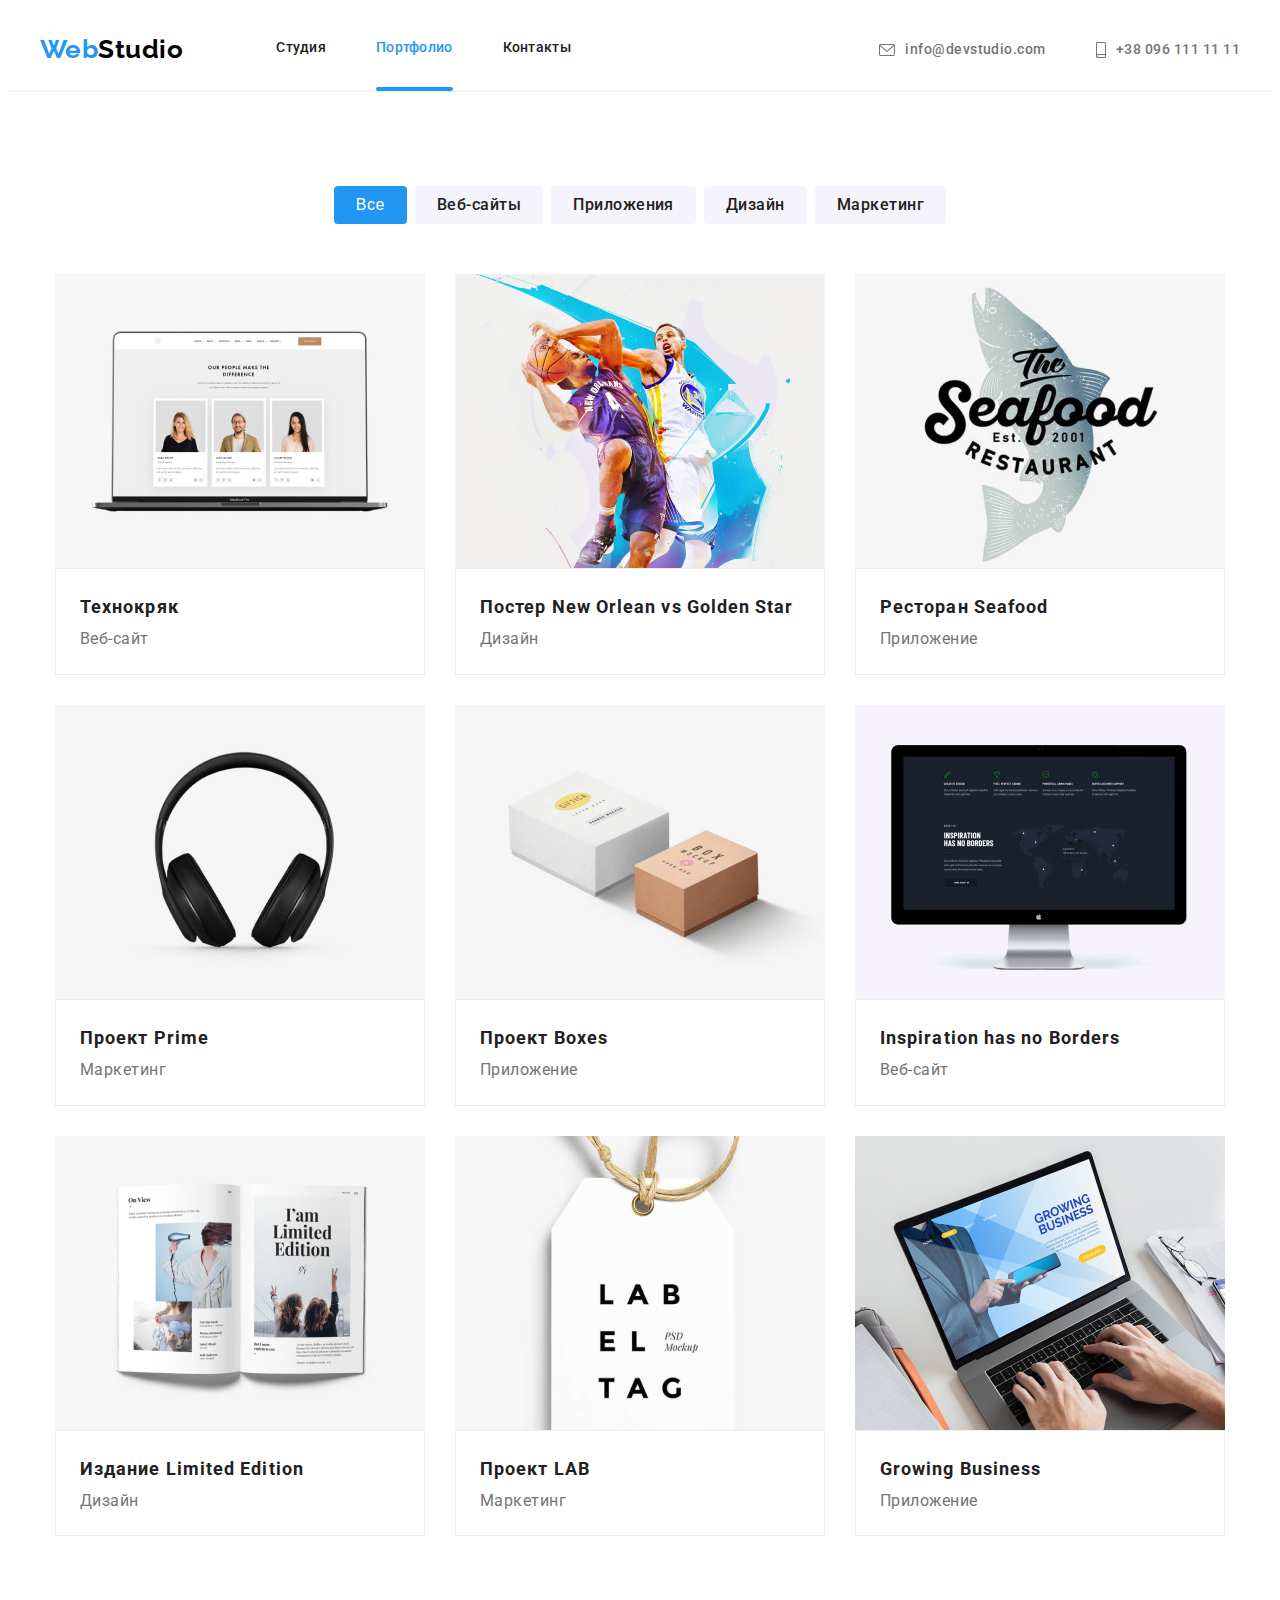
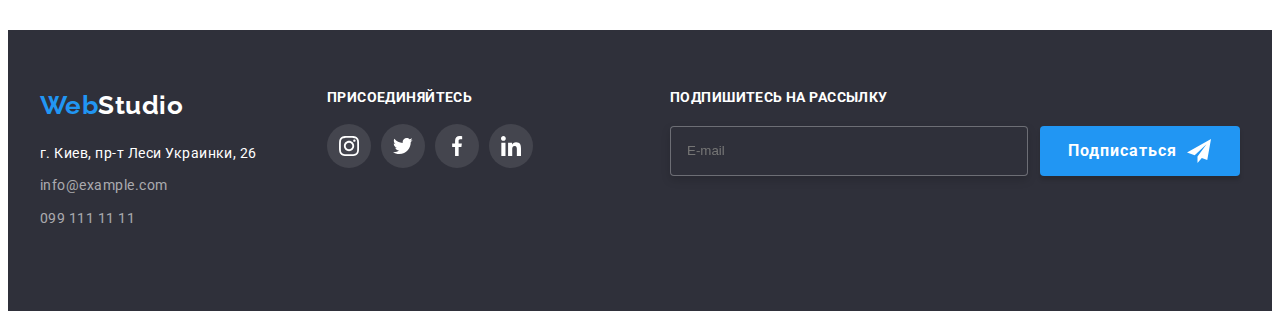
==== portfolio.html @ 02ab339e "team-card-contact" ====
<!DOCTYPE html>
<html lang="en">

<head>
    <meta charset="UTF-8">
    <meta http-equiv="X-UA-Compatible" content="IE=edge">
    <meta name="viewport" content="width=device-width, initial-scale=1.0">
    <title>Document</title>
    <link rel="preconnect" href="https://fonts.googleapis.com">
    <link rel="preconnect" href="https://fonts.gstatic.com" crossorigin>
    <link rel="preconnect" href="https://fonts.googleapis.com">
    <link rel="preconnect" href="https://fonts.gstatic.com" crossorigin>
    <link href="https://fonts.googleapis.com/css2?family=Raleway:wght@700&family=Roboto:wght@400;500;700;900&display=swap"
        rel="stylesheet">
    <link rel="preconnect" href="https://fonts.googleapis.com"> 
    <link rel="preconnect" href="https://fonts.gstatic.com" crossorigin>
    <link rel="stylesheet" href="https://cdnjs.cloudflare.com/ajax/libs/modern-normalize/1.1.0/modern-normalize.min.css"
        integrity="sha512-wpPYUAdjBVSE4KJnH1VR1HeZfpl1ub8YT/NKx4PuQ5NmX2tKuGu6U/JRp5y+Y8XG2tV+wKQpNHVUX03MfMFn9Q=="
        crossorigin="anonymous" referrerpolicy="no-referrer" />
    <link rel="stylesheet" href="./css/main.min.css" />
    <link rel="stylesheet" href="./css/styles.css">
</head>


<body>
    <header class="page-header">
        <div class="container page-header-container">
            <nav class="page-header-navigation">
    
                <a href="" class="logo">Web<span class="studio">Studio</span></a>
    
                <ul class="site-nav list">
                    <li class="item"><a href="index.html" class="link">Студия</a></li>
                    <li class="item current"><a href="./portfolio.html" class="link1">Портфолио</a></li>
                    <li class="item"><a href="" class="link">Контакты</a></li>
    
                </ul>
            </nav>
            <ul class="auth-nav list">
                <li class="item"><a class="contact-item-link link" href="mailto:info@devstudio.com"><svg class="icon-mail">
                            <use href="./images/sprite.svg#icon-mail"></use>
                        </svg>info@devstudio.com
                    </a></li>
                <li class="item"><a class="contact-item-link link" href="tel:+38096111 11 11"><svg class="icon-mail1">
                            <use href="./images/sprite.svg#icon-smartphone"></use>
                        </svg>+38 096 111 11 11
                    </a></li>
            
            </ul>
        </div>
    </header>
    <main>
    <section class="hero-portfolio">
        <div class="container">
        <ul class="list button-list">
            <li class="portfolio-item">  
            <button type="button" class="button-primary1">Все</button>
            </li>
            <li class="portfolio-item">
            <button type="button" class="button-primary">Веб-сайты</button>
            </li>   
            <li class="portfolio-item">
            <button type="button" class="button-primary">Приложения</button>
            </li>
            <li class="portfolio-item">
            <button type="button" class="button-primary">Дизайн</button>
            </li>
            <li class="portfolio-item">  
            <button type="button" class="button-primary">Маркетинг</button>
            </li>

        </ul>
        
        <ul class="list-portfolio">
            <li class="list-portfolio-elements">
            <div class="portfolio-wrapper">
            <a class="list-portfolio-elements-ref" href="">
            <img class="list-images" src="./images/img.jpg" alt="table" width="370" />
            <p class="portfolio-description">Технокряк это современная площадка распространения коронавируса. Компании используют эту платформу для цифрового
            шпионажа и атак на защищённые сервера конкурентов.</p>
            </div>
            <div class="product-content">
            <h2 class="title-list-portfolio">Технокряк</h2>
            <p class="text-list-portfolio">Веб-сайт</p>
            </div>
            </a> 
            </li>
    
            <li class="list-portfolio-elements">
                <div class="portfolio-wrapper">
            <a class="list-portfolio-elements-ref" href="">
            <img class="list-images" src="./images/img-3.jpg" alt="tablet" width="370" />
            <p class="portfolio-description">Технокряк это современная площадка распространения коронавируса. Компании используют
            эту платформу для цифрового
            шпионажа и атак на защищённые сервера конкурентов.</p>
            </div>
            <div class="product-content">
            <h2 class="title-list-portfolio">Постер New Orlean vs Golden Star</h2>
            <p class="text-list-portfolio">Дизайн</p>
            </div>
            </a>
            </li>
           
            <li class="list-portfolio-elements">
                <div class="portfolio-wrapper">
            <a class="list-portfolio-elements-ref" href="">
            <img class="list-images" src="./images/img-4.jpg" alt="tablet" width="370" />
            <p class="portfolio-description">Технокряк это современная площадка распространения коронавируса. Компании используют
                эту платформу для цифрового
                шпионажа и атак на защищённые сервера конкурентов.</p>
            </div>
            <div class="product-content">
            <h2 class="title-list-portfolio">Ресторан Seafood</h2>
            <p class="text-list-portfolio">Приложение</p>
            </div>
            </a>
            </li>

            <li class="list-portfolio-elements">
                <div class="portfolio-wrapper">
            <a class="list-portfolio-elements-ref" href="">
            <img class="list-images" src="./images/img-5.jpg" alt="table" width="370" />
            <p class="portfolio-description">Технокряк это современная площадка распространения коронавируса. Компании используют
                эту платформу для цифрового
                шпионажа и атак на защищённые сервера конкурентов.</p>
            </div>
            <div class="product-content">
            <h2 class="title-list-portfolio">Проект Prime</h2>
            <p class="text-list-portfolio">Маркетинг</p>
            </div>
            </a>
            </li>
           
            <li class="list-portfolio-elements">
                <div class="portfolio-wrapper">
            <a class="list-portfolio-elements-ref" href="">
            <img class="list-images" src="./images/img-6.jpg" alt="table" width="370" />
            <p class="portfolio-description">Технокряк это современная площадка распространения коронавируса. Компании используют
                эту платформу для цифрового
                шпионажа и атак на защищённые сервера конкурентов.</p>
            </div>
            <div class="product-content">
            <h2 class="title-list-portfolio">Проект Boxes</h2>
            <p class="text-list-portfolio">Приложение</p>
            </div>
            </a>
            </li>
           
            <li class="list-portfolio-elements">
                <div class="portfolio-wrapper">
            <a class="list-portfolio-elements-ref" href="">
            <img class="list-images" src="./images/img-7.jpg" alt="table" width="370" />
            <p class="portfolio-description">Технокряк это современная площадка распространения коронавируса. Компании используют
                эту платформу для цифрового
                шпионажа и атак на защищённые сервера конкурентов.</p>
            </div>
            <div class="product-content">
            <h2 class="title-list-portfolio">Inspiration has no Borders</h2>
            <p class="text-list-portfolio">Веб-сайт</p>
            </div>
            </a>
            </li>
           
            <li class="list-portfolio-elements">
                <div class="portfolio-wrapper">
            <a class="list-portfolio-elements-ref" href="">
            <img class="list-images" src="./images/img-8.jpg" alt="table" width="370" />
            <p class="portfolio-description">Технокряк это современная площадка распространения коронавируса. Компании используют
                эту платформу для цифрового
                шпионажа и атак на защищённые сервера конкурентов.</p>
            </div>
            <div class="product-content">
            <h2 class="title-list-portfolio">Издание Limited Edition</h2>
            <p class="text-list-portfolio">Дизайн</p>
            </div>
            </a>
            </li>
            
            <li class="list-portfolio-elements">
                <div class="portfolio-wrapper">
            <a class="list-portfolio-elements-ref" href="">
            <img class="list-images" src="./images/img-9.jpg" alt="table" width="370" />
            <p class="portfolio-description">Технокряк это современная площадка распространения коронавируса. Компании используют
                эту платформу для цифрового
                шпионажа и атак на защищённые сервера конкурентов.</p>
            </div>
            <div class="product-content">
            <h2 class="title-list-portfolio">Проект LAB</h2>
            <p class="text-list-portfolio">Маркетинг</p>
            </div>
            </a>
            </li>
           
            <li class="list-portfolio-elements">
                <div class="portfolio-wrapper">
            <a class="list-portfolio-elements-ref" href="">
            <img class="list-images" src="./images/img-10.jpg" alt="table" width="370" />
            <p class="portfolio-description">Технокряк это современная площадка распространения коронавируса. Компании используют
                эту платформу для цифрового
                шпионажа и атак на защищённые сервера конкурентов.</p>
            </div>
            <div class="product-content">
            <h2 class="title-list-portfolio">Growing Business</h2>
            <p class="text-list-portfolio">Приложение</p>
            </div>
            </a>
            </li>
            
        </ul>
        </div>
    </section>

    </main>

    <footer class="footer">
        <div class="container footer-info">
            <div class="footer-title">
                <a href="" class="logo">Web<span class="studio">Studio</span></a>
    
                <address class="address">
                    <ul class="list1">
                        <li class="address-mulo">
                            <a href="" class="contact">г. Киев, пр-т Леси Украинки, 26 <br /></a>
                        </li>
                        <li class="address-mulo">
                            <a href="mailto:info@example.com" class="contact1">info@example.com <br /></a>
                        </li>
                        <li class="address-mulo1">
                            <a href="tel:0991111111" class="contact1">099 111 11 11 <br /></a>
                        </li>
                    </ul>
                </address>
            </div>
            <div class="footer-right">
                <h3 class="footer-text">ПРИСОЕДИНЯЙТЕСЬ</h3>
                <ul class="footer-social-list social-list list">
                    <li class="social-item link">
                        <a href class="footer-social-link link">
                            <svg class="footer-social-icon">
                                <use href="./images/sprite.svg#icon-instagram">
                                </use>
                            </svg>
                        </a>
                    </li>
                    <li class="social-item link">
                        <a href class="footer-social-link link">
                            <svg class="footer-social-icon">
                                <use href="./images/sprite.svg#icon-twitter">
                                </use>
                            </svg>
                        </a>
                    </li>
                    <li class="social-item link">
                        <a href class="footer-social-link link">
                            <svg class="footer-social-icon">
                                <use href="./images/sprite.svg#icon-facebook">
                                </use>
                            </svg>
                        </a>
                    </li>
                    <li class="social-item link">
                        <a href class="footer-social-link link">
                            <svg class="footer-social-icon">
                                <use href="./images/sprite.svg#icon-linkedin">
                                </use>
                            </svg>
                        </a>
                    </li>
                </ul>
            </div>
            <div class="footer-right1">
                <p class="footer-text1">ПОДПИШИТЕСЬ НА РАССЫЛКУ</p>
                <form action="#" class="online-form">
                    <input type="E-mail" name="E-mail" id="E-mail" class="online-text" placeholder="E-mail">
                    <button class="button1">Подписаться
                        <svg class="footer-social-icon1">
                            <use href="./images/sprite.svg#icon-icon-send-2">
                            </use>
                        </svg>
                    </button>
                </form>
            </div>
        </div>
        
    </footer>
    
    
    </body>
    </html>
---- css/main.min.css ----
:root{--primary-text-color: #757575;--title-text-color: #212121;--accent-color: #2196f3;--primary-bg-color: #ffffff;--background-accent-color: #f5f4fa}p,h1,h2,h3,h4,h5,h6{margin:0}ul{margin:0;padding-left:0}img{display:block}.a{font-style:normal;display:block;text-decoration:none}body{color:var(--primary-text-color);background-color:var(--primary-bg-color);font-family:Roboto, sans-serif;letter-spacing:0.03em;font-size:16px}.list{list-style:none}.visually-hidden{position:absolute;width:1px;height:1px;margin:-1px;padding:0;overflow:hidden;border:0;clip:rect(0 0 0 0)}.container{width:1200px;margin:0 auto;padding-left:15px;padding-right:15px}.advantage-list .title{color:#212121;font-family:Roboto;font-style:normal;font-weight:700;font-size:14px;line-height:1.1;letter-spacing:0.03em}.advantage-list{list-style:none;display:flex;flex-wrap:wrap;justify-content:center;margin-left:-30px;padding-bottom:0px}.section-bottom{margin-bottom:-94px}.advantage-item{margin-left:30px;flex-basis:calc((100% - 120px) / 4)}.advantage-link{width:270px;height:120px;border-radius:4px;background-color:#f5f4fa;display:flex;align-items:center;justify-content:center;margin-bottom:30px}.advantage-icon{width:70px;height:70px}.section{padding-top:94px;padding-bottom:94px}.section-people{background-color:#f5f4fa}.section-people-link{display:flex;justify-content:center;align-items:center}.section-people-link-link{width:44px;height:44px;display:block;border-radius:50%;background-color:#ffffff;display:flex;justify-content:center;align-items:center;transition:background-color 250ms cubic-bezier(0.4, 0, 0.2, 1)}.section-people-link-link:hover,.section-people-link-link:focus{background-color:#2196f3}.section-people-link-link:hover .section-people-icon,.section-people-link-link:focus .section-people-icon{fill:#ffffff}.section-people-icon{width:20px;height:20px;fill:#afb1b8;transition:fill 250ms cubic-bezier(0.4, 0, 0.2, 1)}.about-list{background-color:#f5f4fa;display:flex;align-items:center;justify-content:center}.button{display:inline-block;border:1px solid transparent;padding:10px 32px;min-width:200px;background:#2196f3;box-shadow:0px 4px 4px rgba(0,0,0,0.15);border-radius:4px;font-family:inherit;font-weight:700;font-size:16px;line-height:1.87;align-items:center;text-align:center;letter-spacing:0.06em;cursor:pointer;border:none;color:#ffffff;transition:color 250ms linear,background-color 250ms linear,cubic-bezier(0.4, 0, 0.2, 1)}.button:hover,.button:focus{background-color:#188ce8}.button1{display:flex;min-width:200px;height:50px;background:#2196f3;box-shadow:0px 4px 4px rgba(0,0,0,0.15);border-radius:4px;margin-left:12px;font-family:Roboto;font-style:normal;font-weight:700;font-size:16px;line-height:1.9px;letter-spacing:0.06em;color:#ffffff;padding:10px 28px;border-color:transparent;align-items:center;text-align:center;cursor:pointer;border:none;transition:color 250ms linear,background-color 250ms linear,cubic-bezier(0.4, 0, 0.2, 1)}.button1:hover,.button1:focus{background-color:#188ce8}.logo{color:var(--accent-color);font-family:Raleway;font-weight:700;font-size:26px;line-height:1.2;text-decoration:none}.logo .studio:hover,.logo .studio:focus{color:#2196f3}.studio{color:#000000;font-family:raleway, cursive;font-weight:700;font-size:26px;line-height:1.2}.list{list-style:none}.site-nav .link{color:#212121;font-family:Roboto;font-weight:500;font-size:14px;line-height:1.1;letter-spacing:0.02em;text-decoration:none;display:block;padding-top:32px;padding-bottom:32px;transition:color 250ms cubic-bezier(0.4, 0, 0.2, 1)}.site-nav .link1{padding-bottom:32px;transition:color 250ms cubic-bezier(0.4, 0, 0.2, 1)}.site-nav .link.current{color:#2196f3}.site-nav .link:hover,.site-nav .link:focus{color:#2196f3;text-decoration:none}.current::after{content:"";position:absolute;width:100%;height:4px;border-radius:2px;background-color:#2196f3;display:block;position:relative}.auth-nav .link{color:#757575;font-family:Roboto;font-weight:500;font-size:14px;line-height:1.1;text-decoration:none;display:flex;margin-left:auto;align-items:center}.site-nav .link1{color:#2196f3;font-family:Roboto;font-weight:500;font-size:14px;line-height:1.1;letter-spacing:0.02em;text-decoration:none;display:block;padding-top:32px;padding-bottom:32px}.page-header{border-bottom:1px solid #ececec}.page-header-container{display:flex}.page-header-navigation{display:flex;align-items:center}.site-nav{display:flex;margin-left:93px;transition:color 250ms ease,cubic-bezier(0.4, 0, 0.2, 1)}.site-nav .item:not(:last-child){margin-right:50px}.auth-nav{display:flex;margin-left:auto;align-items:center;transition:color 250ms ease,cubic-bezier(0.4, 0, 0.2, 1)}.contact-item-link:focus,.contact-item-link:hover{color:var(--accent-color)}.contact-item-link:hover .icon-mail1,.contact-item-link:focus .icon-mail1,.contact-item-link:hover .icon-mail,.contact-item-link:focus .icon-mail{fill:var(--accent-color)}.contact-item-link{transition:color 250ms cubic-bezier(0.4, 0, 0.2, 1)}.icon-mail{width:16px;height:12px;margin-right:10px;fill:#757575}.icon-mail1{width:10px;height:16px;margin-right:10px;fill:#757575}.auth-nav .item+.item{margin-left:50px}.hero-title{color:#ffffff;font-family:Roboto;font-weight:900;font-size:44px;line-height:1.36;text-align:center;margin-bottom:30px}.hero{background-image:linear-gradient(to right, rgba(47,48,58,0.4), rgba(47,48,58,0.4)),url(../images/Img-2.jpg);background-repeat:no-repeat;background-position:center;background-size:cover;color:#ffffff;font-family:Roboto;font-weight:900;font-size:44px;line-height:1.36;text-align:center;padding:200px 0}
/*# sourceMappingURL=main.min.css.map */
---- css/styles.css ----
.section .career {
  color: #757575;
  font-size: 16px;
  line-height: 1.2;
  text-align: center;
  margin-bottom: 16px;
}

.social-item:not(:last-child) {
  margin-right: 10px;
}

.section .text {
  color: #757575;
  font-family: Roboto;
  font-weight: 400;
  font-size: 14px;
  line-height: 1.7;
  text-align: left;
  vertical-align: Top;
  padding-top: 10px;
}

.pictures {
  list-style: none;
  display: flex;
  margin-right: 30px;
}

.pictures:nth-last-child(3n + 1) {
  margin-right: 0px;
}

.img {
  max-width: 100%;
  height: auto;
  display: block;
}

.picture-description {
  position: relative;
  overflow: hidden;
  font-family: Roboto;
  font-style: normal;
  font-weight: 700;
  font-size: 14px;
  line-height: 1.1;
  text-align: center;
  letter-spacing: 0.03em;
  text-transform: uppercase;
  color: #ffffff;
  background-color: rgba(47, 48, 58, 0.8);
}

.description1 {
  padding-top: 27px;
  padding-bottom: 27px;
  position: absolute;
  bottom: 0;
  width: 100%;
  height: 70px;
  font-weight: 700;
  font-size: 14px;
  line-height: 1.17;
  text-align: center;
  letter-spacing: 0.03em;
  text-transform: uppercase;
  color: var(--text-color-white);
  background-color: rgba(47, 48, 58, 0.8);
}

.klients-title {
  font-family: Roboto;
  font-style: normal;
  font-weight: bold;
  font-size: 36px;
  line-height: 1.2;
  text-align: center;
  letter-spacing: 0.03em;
  color: #212121;
  margin-bottom: 50px;
}
.klients-list {
  display: flex;
  align-items: center;
  justify-content: center;
  flex-wrap: wrap;
  display: flex;
}

.klients-item:not(:last-child) {
  margin-right: 30px;
}

.klients-link {
  width: 170px;
  height: 92px;
  border: 1px solid;
  border-radius: 4px;
  color: #afb1b8;
  background-color: #ffffff;
  display: flex;
  align-items: center;
  justify-content: center;
  transition-property: background-color 250ms, color 250ms;
  transition-timing-function: cubic-bezier(0.4, 0, 0.2, 1);
}

.klients-icon {
  width: 106px;
  height: 60px;
  fill: #afb1b8;
  transition-property: fill 250ms;
  transition-timing-function: cubic-bezier(0.4, 0, 0.2, 1);
}

.klients-link:hover,
.klients-link:focus {
  border-color: #2196f3;
}
.klients-link:hover .klients-icon,
.klients-link:focus .klients-icon {
  fill: #2196f3;
}

.footer {
  background-color: #2f303a;
  padding: 60px 0;
}

.footer-info {
  display: flex;
  align-items: flex-start;
}
.footer-title {
  margin-bottom: 20px;
}
.footer .studio {
  color: #ffffff;
  font-family: raleway, cursive;
  font-weight: 700;
  font-size: 26px;
  line-height: 1.2;
}
.list1 {
  list-style: none;
  padding-top: 20px;
  margin-right: 70px;
}

.address-mulo {
  margin-bottom: 9px;
}

.address-mulo1 {
  margin-bottom: 0px;
}
.address .list1 .contact {
  color: #ffffff;
  font-style: normal;
  font-weight: 400;
  font-size: 14px;
  line-height: 1.7;
  background-color: #2f303a;
  text-decoration: none;
  margin-top: 20px;
  margin-bottom: 9px;
}

.address .list1 .contact1 {
  color: rgba(255, 255, 255, 0.6);
  font-weight: 400;
  font-size: 14px;
  line-height: 1.7;
  text-decoration: none;
  font-style: normal;
  margin-top: 20px;
  margin-bottom: 9px;
}

.address .list1 .contact1:hover,
.address .list1 .contact1:focus {
  color: #2196f3;
}

.address .list1 .contact:hover,
.address .list1 .contact:focus {
  color: #2196f3;
}

.footer-text {
  font-family: Roboto;
  font-style: normal;
  font-weight: bold;
  font-size: 14px;
  line-height: 1.1;
  letter-spacing: 0.03em;
  text-transform: uppercase;
  color: #ffffff;
  margin-bottom: 18px;
}

.footer-social-list {
  display: flex;
  align-items: center;
  justify-content: center;
}
.footer-social-link {
  width: 100%;
  height: 100%;
  border-radius: 50%;
  background-color: rgba(255, 255, 255, 0.1);
  background-color: #44454e;
  display: flex;
  align-items: center;
  justify-content: center;
  width: 44px;
  height: 44px;
  transition: background-color 250ms cubic-bezier(0.4, 0, 0.2, 1);
}

.footer-social-link:hover,
.footer-social-link:focus {
  background-color: #2196f3;
}
.footer-social-icon {
  width: 20px;
  height: 20px;
  fill: #ffffff;
  transition: fill 250ms;
}

.social-item:not(:last-child) {
  margin-right: 10px;
}

.social-item {
  width: 44px;
  height: 44px;
}

.footer-text1 {
  font-family: Roboto;
  font-style: normal;
  font-weight: bold;
  font-size: 14px;
  line-height: 1.1;
  letter-spacing: 0.03em;
  text-transform: uppercase;
  color: #ffffff;
  margin-bottom: 20px;
  margin-left: 93px;
}
.online-form {
  display: flex;
}

.footer-right1 {
  margin-left: auto;
}

.online-text {
  color: rgba(255, 255, 255, 0.6);
  width: 358px;
  height: 50px;
  left: 815px;
  top: 2787px;
  border: 1px solid rgba(255, 255, 255, 0.3);
  box-sizing: border-box;
  filter: drop-shadow(0px 4px 4px rgba(0, 0, 0, 0.15));
  border-radius: 4px;
  background: #2f303a;
  fill: 2f303a;
  margin-left: 93px;
  padding-top: 15px;
  padding-left: 16px;
  padding-bottom: 15px;
  color: rgba(255, 255, 255, 0.6);
  resize: none;
  outline: 0px;
  color: #ffffff;
}

.online-text:focus {
  border-color: var(--accent-color);
}

.footer-social-icon1 {
  width: 24px;
  height: 24px;
  margin-left: 10px;
}

.backdrop {
  position: fixed;
  width: 100vw;
  height: 100vh;
  background-color: rgba(0, 0, 0, 0.2);
  top: 0;
  left: 0;
  display: flex;
  align-items: center;
  justify-content: center;
  transition: opacity 250ms cubic-bezier(0.4, 0, 0.2, 1),
    visibility 250ms cubic-bezier(0.4, 0, 0.2, 1);
}

.backdrop.is-hidden {
  opacity: 0;
  pointer-events: none;
}

.backdrop-icon {
  width: 18px;
  height: 18px;
  fill: #000000;
  transition: fill 250ms cubic-bezier(0.4, 0, 0.2, 1);
}
.backdrop-icon:hover,
.backdrop-icon:focus {
  fill: var(--accent-color);
}
.backdrop-window {
  width: 30px;
  height: 30px;
  background-color: var(--background-main-color);
  border: 1px solid rgba(0, 0, 0, 0.1);
  border-radius: 50%;
  position: absolute;
  right: 8px;
  top: 8px;
  display: flex;
  align-items: center;
  justify-content: center;
}

.modal {
  position: absolute;
  top: 50%;
  left: 50%;
  transform: translate(-50%, -50%);
  min-width: 528px;
  min-height: 581px;
  border-radius: 4px;
  background-color: #ffffff;
  padding: 40px;
}

.modal-title {
  font-family: Roboto;
  font-style: normal;
  font-weight: 700;
  font-size: 20px;
  line-height: 1.1;
  text-align: center;
  letter-spacing: 0.03em;
  color: #212121;
  margin-bottom: 12px;
}

.modal-field {
  margin-bottom: 20px;
}

.input-label {
  font-family: Roboto;
  font-style: normal;
  font-weight: 400;
  font-size: 12px;
  line-height: 1.2;
  letter-spacing: 0.01em;
  color: #757575;
  display: block;
  margin-bottom: 4px;
}

.modal-input {
  width: 100%;
  height: 40px;
  left: 576px;
  top: 314px;
  border: 1px solid rgba(33, 33, 33, 0.2);
  box-sizing: border-box;
  border-radius: 4px;
  background: transparent;
  padding-top: 11px;
  padding-bottom: 11px;
  padding-right: 20px;
  padding-left: 42px;
  outline: none;
}
.modal-input:focus {
  border-color: var(--accent-color);
}

.modal-input:focus + .input-icon {
  fill: var(--accent-color);
}

.input-wrapper {
  display: block;
  position: relative;
}

.input-icon {
  position: absolute;
  left: 12px;
  top: 50%;
  transform: translateY(-50%);
}

.modal-text-input {
  width: 100%;
  height: 120px;
  border: 1px solid rgba(33, 33, 33, 0.2);
  border-radius: 4px;
  background: transparent;
  display: block;
  padding-left: 16px;
  padding-top: 12px;
  padding-bottom: 12px;
  padding-right: 16px;
  outline: 0px;
  resize: none;
  outline: none;
  font-size: 14px;
  line-height: 1.14;
  letter-spacing: 0.01em;
}

.modal-text-input:focus {
  border-color: var(--accent-color);
}

.check-text {
  font-family: Roboto;
  font-style: normal;
  font-weight: 400;
  font-size: 14px;
  line-height: 1.7;
  letter-spacing: 0.03em;
  color: #757575;
  display: flex;
  margin-bottom: 30px;
  margin-top: 20px;
  background: transparent;
  align-items: center;
  justify-content: center;
}

.check-text span {
  width: 16px;
  height: 15px;
  border-radius: 3px;
  background: #212121;
  border: 2px solid #000000;
  box-shadow: 0px 4px 4px rgba(0, 0, 0, 0.25);
  margin-right: 8px;
  background: transparent;
  display: flex;
  align-items: center;
  justify-content: center;
}

.modal-checkbox:checked + .check-text span {
  background-color: #2196f3;
  border: none;
}
.check-message {
  color: #2196f3;
}

.button {
  display: block;
  margin: 0 auto;
}
.modal-button {
  margin-top: 30px;
  display: flex;
  justify-content: center;
  margin-right: auto;
  margin-left: auto;
  margin-bottom: auto;
}

/* css для портфолио */

.site-nav .link2 {
  color: #2196f3;
  text-decoration: none;
}

.page-header {
  border-bottom: 1px solid #ececec;
}

.hero-portfolio-list {
  list-style: none;
}

.hero-portfolio {
  background-color: #ffffff;
  font-weight: 500;
  font-size: 16px;
  line-height: 1.6;
  letter-spacing: 0.03em;
  color: #212121;
  cursor: pointer;
  padding: 94px 0px;
}

.button-list {
  display: flex;
  align-items: center;
  justify-content: center;
  margin-bottom: 50px;
  transition: color 250ms linear, background-color 250ms linear,
    cubic-bezier(0.4, 0, 0.2, 1);
}

.list .button-primary:hover,
.list .button-primary:focus {
  color: var(--primary-bg-color);
  background-color: var(--accent-color);
  border-color: var(--accent-color);
}
.list .button-primary1 {
  background-color: #2196f3;
  font-style: normal;
  color: #ffffff;
  border: none;
  border-radius: 4px;
  font-weight: 500;
  font-size: 16px;
  line-height: 1.6;
  letter-spacing: 0.03em;
  cursor: pointer;
  padding: 6px 22px;
  transition: color 250ms cubic-bezier(0.4, 0, 0.2, 1),
    background-color 250ms cubic-bezier(0.4, 0, 0.2, 1),
    filter 250ms cubic-bezier(0.4, 0, 0.2, 1);
}

.list .button-primary {
  font-family: inherit;
  font-style: normal;
  background-color: #f5f4fa;
  color: #212121;
  font-weight: 500;
  font-size: 16px;
  line-height: 1.6;
  letter-spacing: 0.03em;
  cursor: pointer;
  border: none;
  border-radius: 4px;
  padding: 6px 22px;
  transition: color 250ms cubic-bezier(0.4, 0, 0.2, 1),
    background-color 250ms cubic-bezier(0.4, 0, 0.2, 1),
    filter 250ms cubic-bezier(0.4, 0, 0.2, 1);
}

.portfolio-item:not(:last-child) {
  margin-right: 8px;
}

.list-portfolio {
  list-style: none;
}

.list-portfolio-container {
  display: flex;
  flex-wrap: wrap;
}
.product-content {
  padding: 20px 24px;
  border: 1px solid #eeeeee;
}

.list-portfolio {
  display: flex;
  flex-wrap: wrap;
  justify-content: center;
}

.list-portfolio-elements {
  flex-basis: calc(100% / 3 - 30px);
  margin-left: 30px;
  margin-top: 30px;
}

.list-portfolio-elements:hover .portfolio-description {
  transform: translatey(0);
}

.list-portfolio-elements:nth-child(-n + 3) {
  margin-top: 0;
}
.list-portfolio-elements:nth-child(3n + 1) {
  margin-left: 0;
}

.list-portfolio-elements-ref {
  display: block;
  text-decoration: none;
}

.list-portfolio-elements-ref:hover,
.list-portfolio-elements-ref:focus {
  box-shadow: 0px 1px 1px rgb(0 0 0 / 12%), 0px 4px 4px rgb(0 0 0 / 6%),
    1px 4px 6px rgb(0 0 0 / 16%);
}

.portfolio-wrapper {
  position: relative;
  overflow: hidden;
}

.portfolio-description {
  position: absolute;
  top: 0;
  left: 0;
  height: 100%;
  transform: translatey(100%);
  transition: transform 250ms cubic-bezier(0.4, 0, 0.2, 1);
  padding-top: 63px;
  padding-bottom: 63px;
  padding-left: 24px;
  padding-right: 24px;
  font-family: Roboto;
  font-style: normal;
  font-weight: normal;
  font-size: 18px;
  line-height: 1.5;
  letter-spacing: 0.03em;
  color: #ffffff;
  border: 1px solid #ffffff;
  text-shadow: 0px 4px 4px rgba(0, 0, 0, 0.25);
  background-color: rgba(33, 150, 243, 0.9);
}

.title-list-portfolio {
  color: #212121;
  font-family: Roboto;
  font-weight: 700;
  font-size: 18px;
  line-height: 2;
  letter-spacing: 0.06em;
}

.text-list-portfolio {
  color: #757575;
  font-weight: 400;
  font-size: 16px;
  line-height: 1.8;
  letter-spacing: 0.03em;
}
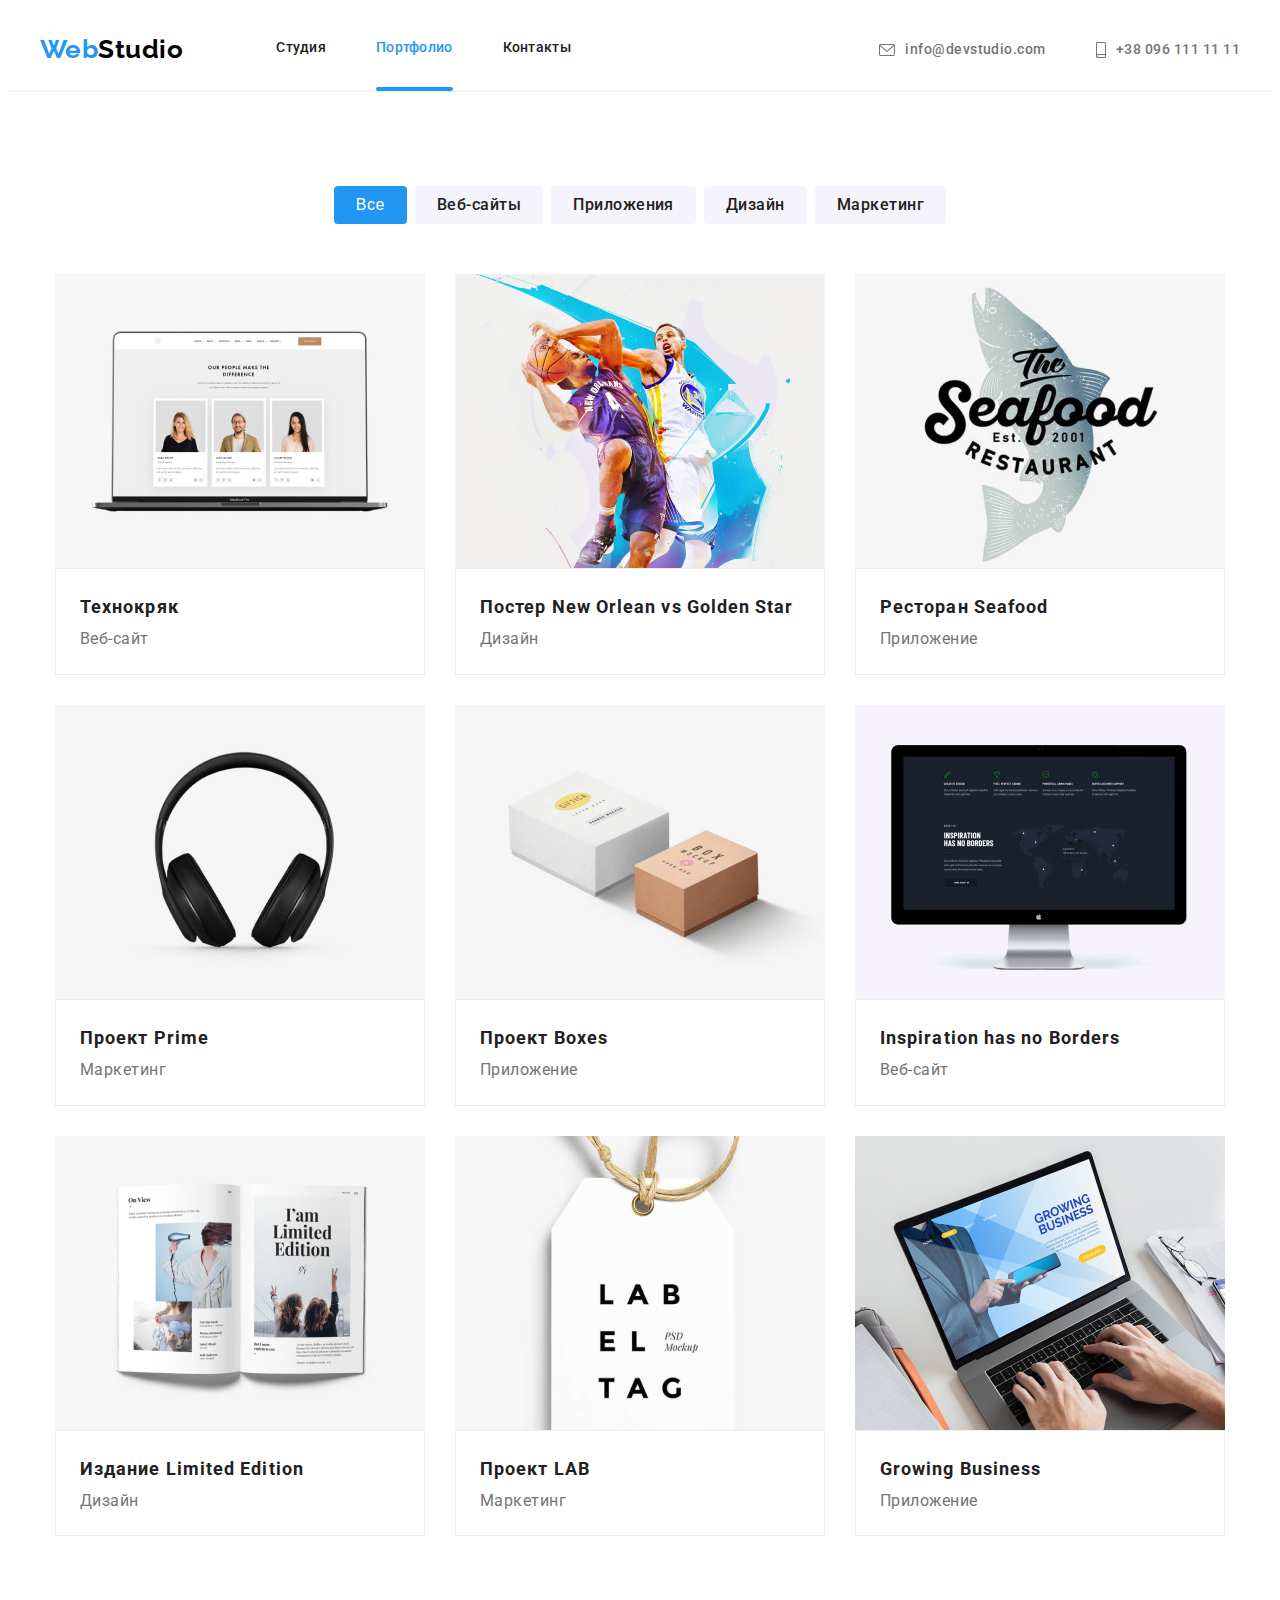
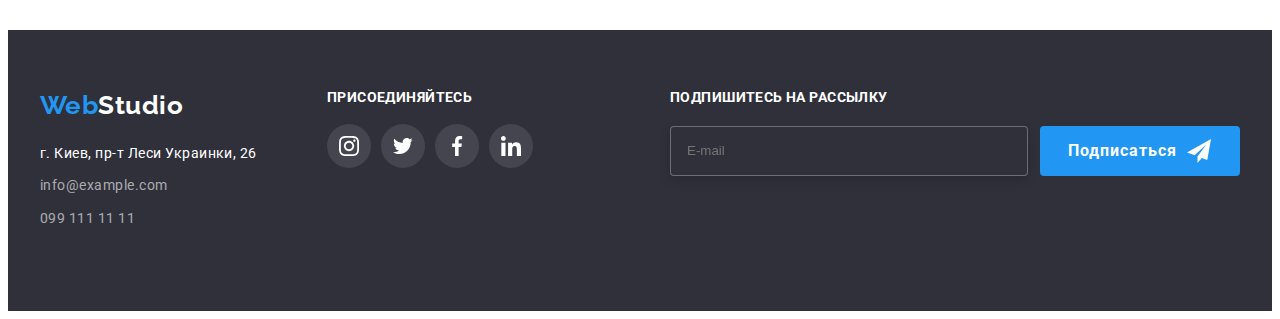
==== commit 03de45bf: "section people" ====
--- a/portfolio.html
+++ b/portfolio.html
@@ -18,7 +18,7 @@
         integrity="sha512-wpPYUAdjBVSE4KJnH1VR1HeZfpl1ub8YT/NKx4PuQ5NmX2tKuGu6U/JRp5y+Y8XG2tV+wKQpNHVUX03MfMFn9Q=="
         crossorigin="anonymous" referrerpolicy="no-referrer" />
     <link rel="stylesheet" href="./css/main.min.css" />
-    <link rel="stylesheet" href="./css/styles.css">
+    
 </head>
 
 
--- a/css/main.min.css
+++ b/css/main.min.css
@@ -1,2 +1,2 @@
-:root{--primary-text-color: #757575;--title-text-color: #212121;--accent-color: #2196f3;--primary-bg-color: #ffffff;--background-accent-color: #f5f4fa}p,h1,h2,h3,h4,h5,h6{margin:0}ul{margin:0;padding-left:0}img{display:block}.a{font-style:normal;display:block;text-decoration:none}body{color:var(--primary-text-color);background-color:var(--primary-bg-color);font-family:Roboto, sans-serif;letter-spacing:0.03em;font-size:16px}.list{list-style:none}.visually-hidden{position:absolute;width:1px;height:1px;margin:-1px;padding:0;overflow:hidden;border:0;clip:rect(0 0 0 0)}.container{width:1200px;margin:0 auto;padding-left:15px;padding-right:15px}.advantage-list .title{color:#212121;font-family:Roboto;font-style:normal;font-weight:700;font-size:14px;line-height:1.1;letter-spacing:0.03em}.advantage-list{list-style:none;display:flex;flex-wrap:wrap;justify-content:center;margin-left:-30px;padding-bottom:0px}.section-bottom{margin-bottom:-94px}.advantage-item{margin-left:30px;flex-basis:calc((100% - 120px) / 4)}.advantage-link{width:270px;height:120px;border-radius:4px;background-color:#f5f4fa;display:flex;align-items:center;justify-content:center;margin-bottom:30px}.advantage-icon{width:70px;height:70px}.section{padding-top:94px;padding-bottom:94px}.section-people{background-color:#f5f4fa}.section-people-link{display:flex;justify-content:center;align-items:center}.section-people-link-link{width:44px;height:44px;display:block;border-radius:50%;background-color:#ffffff;display:flex;justify-content:center;align-items:center;transition:background-color 250ms cubic-bezier(0.4, 0, 0.2, 1)}.section-people-link-link:hover,.section-people-link-link:focus{background-color:#2196f3}.section-people-link-link:hover .section-people-icon,.section-people-link-link:focus .section-people-icon{fill:#ffffff}.section-people-icon{width:20px;height:20px;fill:#afb1b8;transition:fill 250ms cubic-bezier(0.4, 0, 0.2, 1)}.about-list{background-color:#f5f4fa;display:flex;align-items:center;justify-content:center}.button{display:inline-block;border:1px solid transparent;padding:10px 32px;min-width:200px;background:#2196f3;box-shadow:0px 4px 4px rgba(0,0,0,0.15);border-radius:4px;font-family:inherit;font-weight:700;font-size:16px;line-height:1.87;align-items:center;text-align:center;letter-spacing:0.06em;cursor:pointer;border:none;color:#ffffff;transition:color 250ms linear,background-color 250ms linear,cubic-bezier(0.4, 0, 0.2, 1)}.button:hover,.button:focus{background-color:#188ce8}.button1{display:flex;min-width:200px;height:50px;background:#2196f3;box-shadow:0px 4px 4px rgba(0,0,0,0.15);border-radius:4px;margin-left:12px;font-family:Roboto;font-style:normal;font-weight:700;font-size:16px;line-height:1.9px;letter-spacing:0.06em;color:#ffffff;padding:10px 28px;border-color:transparent;align-items:center;text-align:center;cursor:pointer;border:none;transition:color 250ms linear,background-color 250ms linear,cubic-bezier(0.4, 0, 0.2, 1)}.button1:hover,.button1:focus{background-color:#188ce8}.logo{color:var(--accent-color);font-family:Raleway;font-weight:700;font-size:26px;line-height:1.2;text-decoration:none}.logo .studio:hover,.logo .studio:focus{color:#2196f3}.studio{color:#000000;font-family:raleway, cursive;font-weight:700;font-size:26px;line-height:1.2}.list{list-style:none}.site-nav .link{color:#212121;font-family:Roboto;font-weight:500;font-size:14px;line-height:1.1;letter-spacing:0.02em;text-decoration:none;display:block;padding-top:32px;padding-bottom:32px;transition:color 250ms cubic-bezier(0.4, 0, 0.2, 1)}.site-nav .link1{padding-bottom:32px;transition:color 250ms cubic-bezier(0.4, 0, 0.2, 1)}.site-nav .link.current{color:#2196f3}.site-nav .link:hover,.site-nav .link:focus{color:#2196f3;text-decoration:none}.current::after{content:"";position:absolute;width:100%;height:4px;border-radius:2px;background-color:#2196f3;display:block;position:relative}.auth-nav .link{color:#757575;font-family:Roboto;font-weight:500;font-size:14px;line-height:1.1;text-decoration:none;display:flex;margin-left:auto;align-items:center}.site-nav .link1{color:#2196f3;font-family:Roboto;font-weight:500;font-size:14px;line-height:1.1;letter-spacing:0.02em;text-decoration:none;display:block;padding-top:32px;padding-bottom:32px}.page-header{border-bottom:1px solid #ececec}.page-header-container{display:flex}.page-header-navigation{display:flex;align-items:center}.site-nav{display:flex;margin-left:93px;transition:color 250ms ease,cubic-bezier(0.4, 0, 0.2, 1)}.site-nav .item:not(:last-child){margin-right:50px}.auth-nav{display:flex;margin-left:auto;align-items:center;transition:color 250ms ease,cubic-bezier(0.4, 0, 0.2, 1)}.contact-item-link:focus,.contact-item-link:hover{color:var(--accent-color)}.contact-item-link:hover .icon-mail1,.contact-item-link:focus .icon-mail1,.contact-item-link:hover .icon-mail,.contact-item-link:focus .icon-mail{fill:var(--accent-color)}.contact-item-link{transition:color 250ms cubic-bezier(0.4, 0, 0.2, 1)}.icon-mail{width:16px;height:12px;margin-right:10px;fill:#757575}.icon-mail1{width:10px;height:16px;margin-right:10px;fill:#757575}.auth-nav .item+.item{margin-left:50px}.hero-title{color:#ffffff;font-family:Roboto;font-weight:900;font-size:44px;line-height:1.36;text-align:center;margin-bottom:30px}.hero{background-image:linear-gradient(to right, rgba(47,48,58,0.4), rgba(47,48,58,0.4)),url(../images/Img-2.jpg);background-repeat:no-repeat;background-position:center;background-size:cover;color:#ffffff;font-family:Roboto;font-weight:900;font-size:44px;line-height:1.36;text-align:center;padding:200px 0}
+:root{--primary-text-color: #757575;--title-text-color: #212121;--accent-color: #2196f3;--primary-bg-color: #ffffff;--background-accent-color: #f5f4fa}p,h1,h2,h3,h4,h5,h6{margin:0}ul{margin:0;padding-left:0}img{display:block}.a{font-style:normal;display:block;text-decoration:none}body{color:var(--primary-text-color);background-color:var(--primary-bg-color);font-family:Roboto, sans-serif;letter-spacing:0.03em;font-size:16px}.list{list-style:none}.visually-hidden{position:absolute;width:1px;height:1px;margin:-1px;padding:0;overflow:hidden;border:0;clip:rect(0 0 0 0)}.container{width:1200px;margin:0 auto;padding-left:15px;padding-right:15px}.advantage-list .title{color:#212121;font-family:Roboto;font-style:normal;font-weight:700;font-size:14px;line-height:1.1;letter-spacing:0.03em}.advantage-list{list-style:none;display:flex;flex-wrap:wrap;justify-content:center;margin-left:-30px;padding-bottom:0px}.section-bottom{margin-bottom:-94px}.advantage-item{margin-left:30px;flex-basis:calc((100% - 120px) / 4)}.advantage-link{width:270px;height:120px;border-radius:4px;background-color:#f5f4fa;display:flex;align-items:center;justify-content:center;margin-bottom:30px}.advantage-icon{width:70px;height:70px}.section{padding-top:94px;padding-bottom:94px}.section-people{background-color:#f5f4fa}.section-people-link{display:flex;justify-content:center;align-items:center}.section-people-link-link{width:44px;height:44px;display:block;border-radius:50%;background-color:#ffffff;display:flex;justify-content:center;align-items:center;transition:background-color 250ms cubic-bezier(0.4, 0, 0.2, 1)}.section-people-link-link:hover,.section-people-link-link:focus{background-color:#2196f3}.section-people-link-link:hover+.section-people-icon,.section-people-link-link:focus+.section-people-icon{fill:#ffffff}.section-people-icon{width:20px;height:20px;fill:#afb1b8;transition:fill 250ms cubic-bezier(0.4, 0, 0.2, 1)}.about-list{background-color:#f5f4fa;display:flex;align-items:center;justify-content:center}.list-interval{margin-right:30px;border-radius:0px 0px 4px 4px;box-shadow:0px 1px 3px,#000,0px 2px 1px,#000;background-color:#ffffff}.list-interval:nth-last-child(4n+1){margin-right:0px}.team-card-contact{margin-top:30px;margin-bottom:30px;background-color:#ffffff}.section-title{color:#212121;font-weight:700;font-size:36px;line-height:1.2;text-align:center;margin-bottom:50px;margin-top:0}.section-title-list{color:#212121;font-weight:500;font-size:16px;line-height:1.2;text-align:center;margin-bottom:10px;background-color:#ffffff}.career{color:#757575;font-size:16px;line-height:1.2;text-align:center;margin-bottom:16px}.social-item:not(:last-child){margin-right:10px}.section .text{color:#757575;font-family:Roboto;font-weight:400;font-size:14px;line-height:1.7;text-align:left;vertical-align:Top;padding-top:10px}.pictures{list-style:none;display:flex;margin-right:30px}.pictures:nth-last-child(3n+1){margin-right:0px}.img{max-width:100%;height:auto;display:block}.picture-description{position:relative;overflow:hidden;font-family:Roboto;font-style:normal;font-weight:700;font-size:14px;line-height:1.1;text-align:center;letter-spacing:0.03em;text-transform:uppercase;color:#ffffff;background-color:rgba(47,48,58,0.8)}.description1{padding-top:27px;padding-bottom:27px;position:absolute;bottom:0;width:100%;height:70px;font-weight:700;font-size:14px;line-height:1.17;text-align:center;letter-spacing:0.03em;text-transform:uppercase;color:var(--text-color-white);background-color:rgba(47,48,58,0.8)}.klients-title{font-family:Roboto;font-style:normal;font-weight:bold;font-size:36px;line-height:1.2;text-align:center;letter-spacing:0.03em;color:#212121;margin-bottom:50px}.klients-list{display:flex;align-items:center;justify-content:center;flex-wrap:wrap;display:flex}.klients-item:not(:last-child){margin-right:30px}.klients-link{width:170px;height:92px;border:1px solid;border-radius:4px;color:#afb1b8;background-color:#ffffff;display:flex;align-items:center;justify-content:center;transition-property:background-color 250ms, color 250ms;transition-timing-function:cubic-bezier(0.4, 0, 0.2, 1)}.klients-link:hover,.klients-link:focus{border-color:#2196f3}.klients-link:hover+.klients-icon,.klients-link:focus+.klients-icon{fill:#2196f3}.klients-icon{width:106px;height:60px;fill:#afb1b8;transition-property:fill 250ms;transition-timing-function:cubic-bezier(0.4, 0, 0.2, 1)}.button{display:inline-block;border:1px solid transparent;padding:10px 32px;min-width:200px;background:#2196f3;box-shadow:0px 4px 4px,rgba(0,0,0,0.15);border-radius:4px;font-family:inherit;font-weight:700;font-size:16px;line-height:1.87;align-items:center;text-align:center;letter-spacing:0.06em;cursor:pointer;border:none;color:#ffffff;transition:color 250ms linear,background-color 250ms linear,cubic-bezier(0.4, 0, 0.2, 1)}.button:hover,.button:focus{background-color:#188ce8}.button1{display:flex;min-width:200px;height:50px;background:#2196f3;box-shadow:0px 4px 4px,rgba(0,0,0,0.15);border-radius:4px;margin-left:12px;font-family:Roboto;font-style:normal;font-weight:700;font-size:16px;line-height:1.9px;letter-spacing:0.06em;color:#ffffff;padding:10px 28px;border-color:transparent;align-items:center;text-align:center;cursor:pointer;border:none;transition:color 250ms linear,background-color 250ms linear,cubic-bezier(0.4, 0, 0.2, 1)}.button1:hover,.button1:focus{background-color:#188ce8}.footer-social-list{display:flex;align-items:center;justify-content:center}.footer-social-link{width:100%;height:100%;border-radius:50%;background-color:rgba(255,255,255,0.1);background-color:#44454e;display:flex;align-items:center;justify-content:center;width:44px;height:44px;transition:background-color 250ms cubic-bezier(0.4, 0, 0.2, 1)}.footer-social-link:hover,.footer-social-link:focus{background-color:#2196f3}.footer-social-icon{width:20px;height:20px;fill:#ffffff;transition:fill 250ms}.social-item:not(:last-child){margin-right:10px}.social-item{width:44px;height:44px}.footer-social-icon1{width:24px;height:24px;margin-left:10px}.backdrop{position:fixed;width:100vw;height:100vh;background-color:rgba(0,0,0,0.2);top:0;left:0;display:flex;align-items:center;justify-content:center;transition:opacity 250ms cubic-bezier(0.4, 0, 0.2, 1),visibility 250ms cubic-bezier(0.4, 0, 0.2, 1)}.backdrop.is-hidden{opacity:0;pointer-events:none}.backdrop-icon{width:18px;height:18px;fill:#000000;transition:fill 250ms cubic-bezier(0.4, 0, 0.2, 1)}.backdrop-icon:hover,.backdrop-icon:focus{fill:var(--accent-color)}.backdrop-window{width:30px;height:30px;background-color:var(--background-main-color);border:1px solid rgba(0,0,0,0.1);border-radius:50%;position:absolute;right:8px;top:8px;display:flex;align-items:center;justify-content:center}.modal{position:absolute;top:50%;left:50%;transform:translate(-50%, -50%);min-width:528px;min-height:581px;border-radius:4px;background-color:#ffffff;padding:40px}.modal-title{font-family:Roboto;font-style:normal;font-weight:700;font-size:20px;line-height:1.1;text-align:center;letter-spacing:0.03em;color:#212121;margin-bottom:12px}.modal-field{margin-bottom:20px}.input-label{font-family:Roboto;font-style:normal;font-weight:400;font-size:12px;line-height:1.2;letter-spacing:0.01em;color:#757575;display:block;margin-bottom:4px}.modal-input{width:100%;height:40px;left:576px;top:314px;border:1px solid rgba(33,33,33,0.2);box-sizing:border-box;border-radius:4px;background:transparent;padding-top:11px;padding-bottom:11px;padding-right:20px;padding-left:42px;outline:none}.modal-input:focus{border-color:var(--accent-color)}.modal-input:focus+.input-icon{fill:var(--accent-color)}.input-wrapper{display:block;position:relative}.input-icon{position:absolute;left:12px;top:50%;transform:translateY(-50%)}.modal-text-input{width:100%;height:120px;border:1px solid rgba(33,33,33,0.2);border-radius:4px;background:transparent;display:block;padding-left:16px;padding-top:12px;padding-bottom:12px;padding-right:16px;outline:0px;resize:none;outline:none;font-size:14px;line-height:1.14;letter-spacing:0.01em}.modal-text-input:focus{border-color:var(--accent-color)}.check-text{font-family:Roboto;font-style:normal;font-weight:400;font-size:14px;line-height:1.7;letter-spacing:0.03em;color:#757575;display:flex;margin-bottom:30px;margin-top:20px;background:transparent;align-items:center;justify-content:center}.check-text span{width:16px;height:15px;border-radius:3px;background:#212121;border:2px solid #000000;box-shadow:0px 4px 4px rgba(0,0,0,0.25);margin-right:8px;background:transparent;display:flex;align-items:center;justify-content:center}.modal-checkbox:checked+.check-text span{background-color:#2196f3;border:none}.check-message{color:#2196f3}.button{display:block;margin:0 auto}.modal-button{margin-top:30px;display:flex;justify-content:center;margin-right:auto;margin-left:auto;margin-bottom:auto}.button-list{display:flex;align-items:center;justify-content:center;margin-bottom:50px;transition:color 250ms linear,background-color 250ms linear,cubic-bezier(0.4, 0, 0.2, 1)}.list .button-primary1{background-color:#2196f3;font-style:normal;color:#ffffff;border:none;border-radius:4px;font-weight:500;font-size:16px;line-height:1.6;letter-spacing:0.03em;cursor:pointer;padding:6px 22px;transition:color 250ms cubic-bezier(0.4, 0, 0.2, 1),background-color 250ms cubic-bezier(0.4, 0, 0.2, 1),filter 250ms cubic-bezier(0.4, 0, 0.2, 1)}.list .button-primary{font-family:inherit;font-style:normal;background-color:#f5f4fa;color:#212121;font-weight:500;font-size:16px;line-height:1.6;letter-spacing:0.03em;cursor:pointer;border:none;border-radius:4px;padding:6px 22px;transition:color 250ms cubic-bezier(0.4, 0, 0.2, 1),background-color 250ms cubic-bezier(0.4, 0, 0.2, 1),filter 250ms cubic-bezier(0.4, 0, 0.2, 1)}.list .button-primary:hover,.list .button-primary:focus{color:var(--primary-bg-color);background-color:var(--accent-color);border-color:var(--accent-color)}.portfolio-item:not(:last-child){margin-right:8px}.logo{color:var(--accent-color);font-family:Raleway;font-weight:700;font-size:26px;line-height:1.2;text-decoration:none}.logo .studio:hover,.logo .studio:focus{color:#2196f3}.studio{color:#000000;font-family:raleway, cursive;font-weight:700;font-size:26px;line-height:1.2}.list{list-style:none}.site-nav .link{color:#212121;font-family:Roboto;font-weight:500;font-size:14px;line-height:1.1;letter-spacing:0.02em;text-decoration:none;display:block;padding-top:32px;padding-bottom:32px;transition:color 250ms cubic-bezier(0.4, 0, 0.2, 1)}.site-nav .link:hover,.site-nav .link:focus{color:#2196f3;text-decoration:none}.site-nav .link1{padding-bottom:32px;transition:color 250ms cubic-bezier(0.4, 0, 0.2, 1)}.site-nav .link.current{color:#2196f3}.current::after{content:"";position:absolute;width:100%;height:4px;border-radius:2px;background-color:#2196f3;display:block;position:relative}.auth-nav .link{color:#757575;font-family:Roboto;font-weight:500;font-size:14px;line-height:1.1;text-decoration:none;display:flex;margin-left:auto;align-items:center}.site-nav .link1{color:#2196f3;font-family:Roboto;font-weight:500;font-size:14px;line-height:1.1;letter-spacing:0.02em;text-decoration:none;display:block;padding-top:32px;padding-bottom:32px}.page-header{border-bottom:1px solid #ececec}.page-header-container{display:flex}.page-header-navigation{display:flex;align-items:center}.site-nav{display:flex;margin-left:93px;transition:color 250ms ease,cubic-bezier(0.4, 0, 0.2, 1)}.site-nav .item:not(:last-child){margin-right:50px}.auth-nav{display:flex;margin-left:auto;align-items:center;transition:color 250ms ease,cubic-bezier(0.4, 0, 0.2, 1)}.contact-item-link:hover .icon-mail1,.contact-item-link:focus .icon-mail1,.contact-item-link:hover .icon-mail,.contact-item-link:focus .icon-mail{fill:var(--accent-color)}.contact-item-link{transition:color 250ms cubic-bezier(0.4, 0, 0.2, 1)}.contact-item-link:focus,.contact-item-link:hover{color:var(--accent-color)}.icon-mail{width:16px;height:12px;margin-right:10px;fill:#757575}.icon-mail1{width:10px;height:16px;margin-right:10px;fill:#757575}.auth-nav .item+.item{margin-left:50px}.site-nav .link2{color:#2196f3;text-decoration:none}.page-header{border-bottom:1px solid #ececec}.hero__title{color:#ffffff;font-family:Roboto;font-weight:900;font-size:44px;line-height:1.36;text-align:center;margin-bottom:30px}.hero{background-image:linear-gradient(to right, rgba(47,48,58,0.4), rgba(47,48,58,0.4)),url(../images/Img-2.jpg);background-repeat:no-repeat;background-position:center;background-size:cover;color:#ffffff;font-family:Roboto;font-weight:900;font-size:44px;line-height:1.36;text-align:center;padding:200px 0}.hero-portfolio-list{list-style:none}.hero-portfolio{background-color:#ffffff;font-weight:500;font-size:16px;line-height:1.6;letter-spacing:0.03em;color:#212121;cursor:pointer;padding:94px 0px}.footer{background-color:#2f303a;padding:60px 0}.footer-info{display:flex;align-items:flex-start}.footer-title{margin-bottom:20px}.footer .studio{color:#ffffff;font-family:raleway, cursive;font-weight:700;font-size:26px;line-height:1.2}.list1{list-style:none;padding-top:20px;margin-right:70px}.address-mulo{margin-bottom:9px}.address-mulo1{margin-bottom:0px}.address .list1 .contact{color:#ffffff;font-style:normal;font-weight:400;font-size:14px;line-height:1.7;background-color:#2f303a;text-decoration:none;margin-top:20px;margin-bottom:9px}.address .list1 .contact:hover,.address .list1 .contact:focus{color:#2196f3}.address .list1 .contact1{color:rgba(255,255,255,0.6);font-weight:400;font-size:14px;line-height:1.7;text-decoration:none;font-style:normal;margin-top:20px;margin-bottom:9px}.address .list1 .contact1:hover,.address .list1 .contact1:focus{color:#2196f3}.footer-text{font-family:Roboto;font-style:normal;font-weight:bold;font-size:14px;line-height:1.1;letter-spacing:0.03em;text-transform:uppercase;color:#ffffff;margin-bottom:18px}.footer-right1{margin-left:auto}.footer-text1{font-family:Roboto;font-style:normal;font-weight:bold;font-size:14px;line-height:1.1;letter-spacing:0.03em;text-transform:uppercase;color:#ffffff;margin-bottom:20px;margin-left:93px}.online-form{display:flex}.online-text{color:rgba(255,255,255,0.6);width:358px;height:50px;left:815px;top:2787px;border:1px solid rgba(255,255,255,0.3);box-sizing:border-box;filter:drop-shadow(0px 4px 4px rgba(0,0,0,0.15));border-radius:4px;background:#2f303a;fill:2f303a;margin-left:93px;padding-top:15px;padding-left:16px;padding-bottom:15px;color:rgba(255,255,255,0.6);resize:none;outline:0px;color:#ffffff}.online-text:focus{border-color:var(--accent-color)}.footer-social-icon1{width:24px;height:24px;margin-left:10px}.list-portfolio{list-style:none}.list-portfolio-container{display:flex;flex-wrap:wrap}.product-content{padding:20px 24px;border:1px solid #eeeeee}.list-portfolio{display:flex;flex-wrap:wrap;justify-content:center}.list-portfolio-elements{flex-basis:calc(100% / 3 - 30px);margin-left:30px;margin-top:30px}.list-portfolio-elements:nth-child(-n+3){margin-top:0}.list-portfolio-elements:nth-child(3n+1){margin-left:0}.list-portfolio-elements-ref{display:block;text-decoration:none}.list-portfolio-elements-ref:hover,.list-portfolio-elements-ref:focus{box-shadow:0px 1px 1px,#000,0px 4px 4px,#000,1px 4px 6px,#000}.portfolio-wrapper{position:relative;overflow:hidden}.portfolio-description{position:absolute;top:0;left:0;height:100%;transform:translatey(100%);transition:transform 250ms cubic-bezier(0.4, 0, 0.2, 1);padding-top:63px;padding-bottom:63px;padding-left:24px;padding-right:24px;font-family:Roboto;font-style:normal;font-weight:normal;font-size:18px;line-height:1.5;letter-spacing:0.03em;color:#ffffff;border:1px solid #ffffff;text-shadow:0px 4px 4px,rgba(0,0,0,0.25);background-color:rgba(33,150,243,0.9)}.list-portfolio-elements:hover .portfolio-description{transform:translatey(0)}.title-list-portfolio{color:#212121;font-family:Roboto;font-weight:700;font-size:18px;line-height:2;letter-spacing:0.06em}.text-list-portfolio{color:#757575;font-weight:400;font-size:16px;line-height:1.8;letter-spacing:0.03em}
 /*# sourceMappingURL=main.min.css.map */